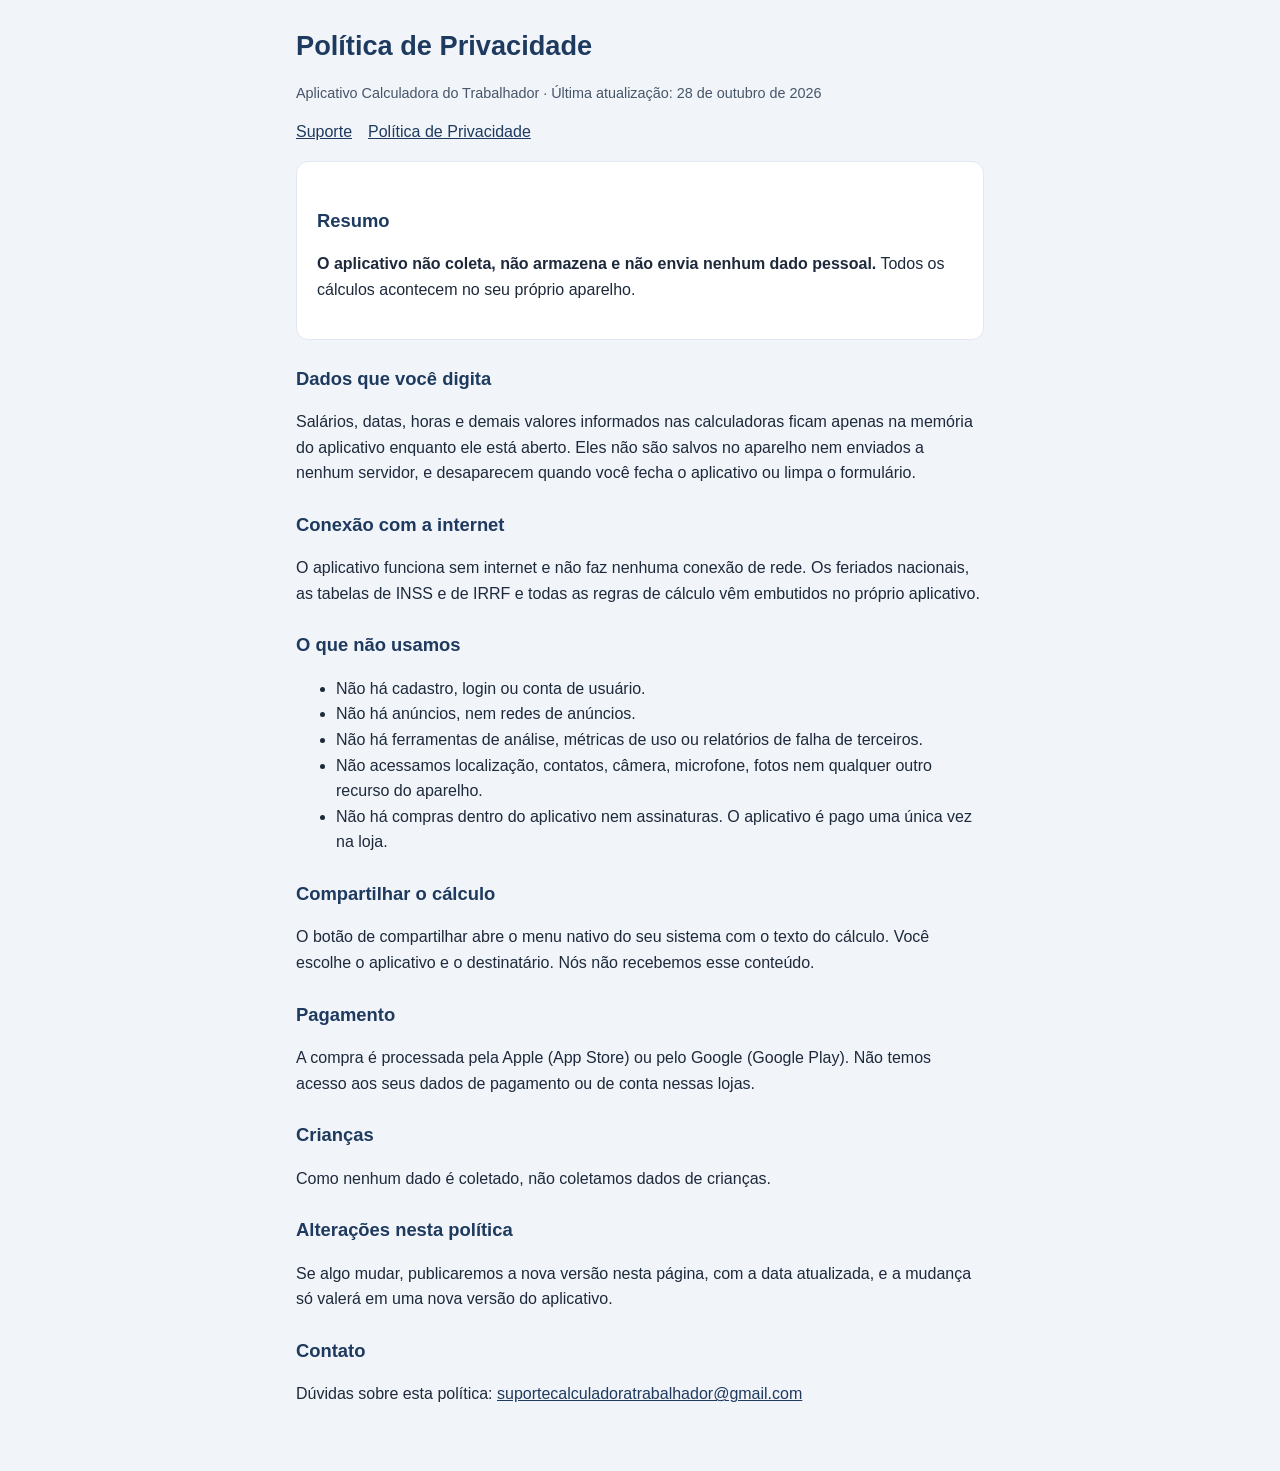
==== privacidade.html @ b6541eef "Site de suporte e politica de privacidade" ====
<!doctype html>
<html lang="pt-BR">
<head>
<meta charset="utf-8">
<meta name="viewport" content="width=device-width, initial-scale=1">
<title>Calculadora do Trabalhador — Política de Privacidade</title>
<meta name="description" content="Política de Privacidade do aplicativo Calculadora do Trabalhador.">
<link rel="stylesheet" href="style.css">
</head>
<body>
<main>
  <h1>Política de Privacidade</h1>
  <p class="suave">Aplicativo Calculadora do Trabalhador · Última atualização: 28 de outubro de 2026</p>
  <nav><a href="index.html">Suporte</a><a href="privacidade.html">Política de Privacidade</a></nav>

  <div class="card">
    <h2>Resumo</h2>
    <p><strong>O aplicativo não coleta, não armazena e não envia nenhum dado pessoal.</strong> Todos os cálculos acontecem no seu próprio aparelho.</p>
  </div>

  <h2>Dados que você digita</h2>
  <p>Salários, datas, horas e demais valores informados nas calculadoras ficam apenas na memória do aplicativo enquanto ele está aberto. Eles não são salvos no aparelho nem enviados a nenhum servidor, e desaparecem quando você fecha o aplicativo ou limpa o formulário.</p>

  <h2>Conexão com a internet</h2>
  <p>O aplicativo funciona sem internet e não faz nenhuma conexão de rede. Os feriados nacionais, as tabelas de INSS e de IRRF e todas as regras de cálculo vêm embutidos no próprio aplicativo.</p>

  <h2>O que não usamos</h2>
  <ul>
    <li>Não há cadastro, login ou conta de usuário.</li>
    <li>Não há anúncios, nem redes de anúncios.</li>
    <li>Não há ferramentas de análise, métricas de uso ou relatórios de falha de terceiros.</li>
    <li>Não acessamos localização, contatos, câmera, microfone, fotos nem qualquer outro recurso do aparelho.</li>
    <li>Não há compras dentro do aplicativo nem assinaturas. O aplicativo é pago uma única vez na loja.</li>
  </ul>

  <h2>Compartilhar o cálculo</h2>
  <p>O botão de compartilhar abre o menu nativo do seu sistema com o texto do cálculo. Você escolhe o aplicativo e o destinatário. Nós não recebemos esse conteúdo.</p>

  <h2>Pagamento</h2>
  <p>A compra é processada pela Apple (App Store) ou pelo Google (Google Play). Não temos acesso aos seus dados de pagamento ou de conta nessas lojas.</p>

  <h2>Crianças</h2>
  <p>Como nenhum dado é coletado, não coletamos dados de crianças.</p>

  <h2>Alterações nesta política</h2>
  <p>Se algo mudar, publicaremos a nova versão nesta página, com a data atualizada, e a mudança só valerá em uma nova versão do aplicativo.</p>

  <h2>Contato</h2>
  <p>Dúvidas sobre esta política: <a href="mailto:suportecalculadoratrabalhador@gmail.com">suportecalculadoratrabalhador@gmail.com</a></p>
</main>
</body>
</html>
---- style.css ----
:root { --bg:#f1f5f9; --card:#ffffff; --texto:#1e293b; --suave:#475569; --azul:#1e3a5f; --borda:#e2e8f0; }
@media (prefers-color-scheme: dark) {
  :root { --bg:#0f172a; --card:#1e293b; --texto:#e2e8f0; --suave:#94a3b8; --azul:#93c5fd; --borda:#334155; }
}
* { box-sizing: border-box; }
body { margin:0; background:var(--bg); color:var(--texto); font:16px/1.6 -apple-system, "Segoe UI", Roboto, Helvetica, Arial, sans-serif; }
main { max-width:720px; margin:0 auto; padding:24px 16px 48px; }
.card { background:var(--card); border:1px solid var(--borda); border-radius:12px; padding:20px; margin:16px 0; }
h1 { color:var(--azul); font-size:1.7rem; margin:0 0 4px; }
h2 { color:var(--azul); font-size:1.15rem; margin:24px 0 8px; }
p, li { color:var(--texto); }
.suave { color:var(--suave); font-size:.9rem; }
a { color:var(--azul); }
nav a { margin-right:16px; }
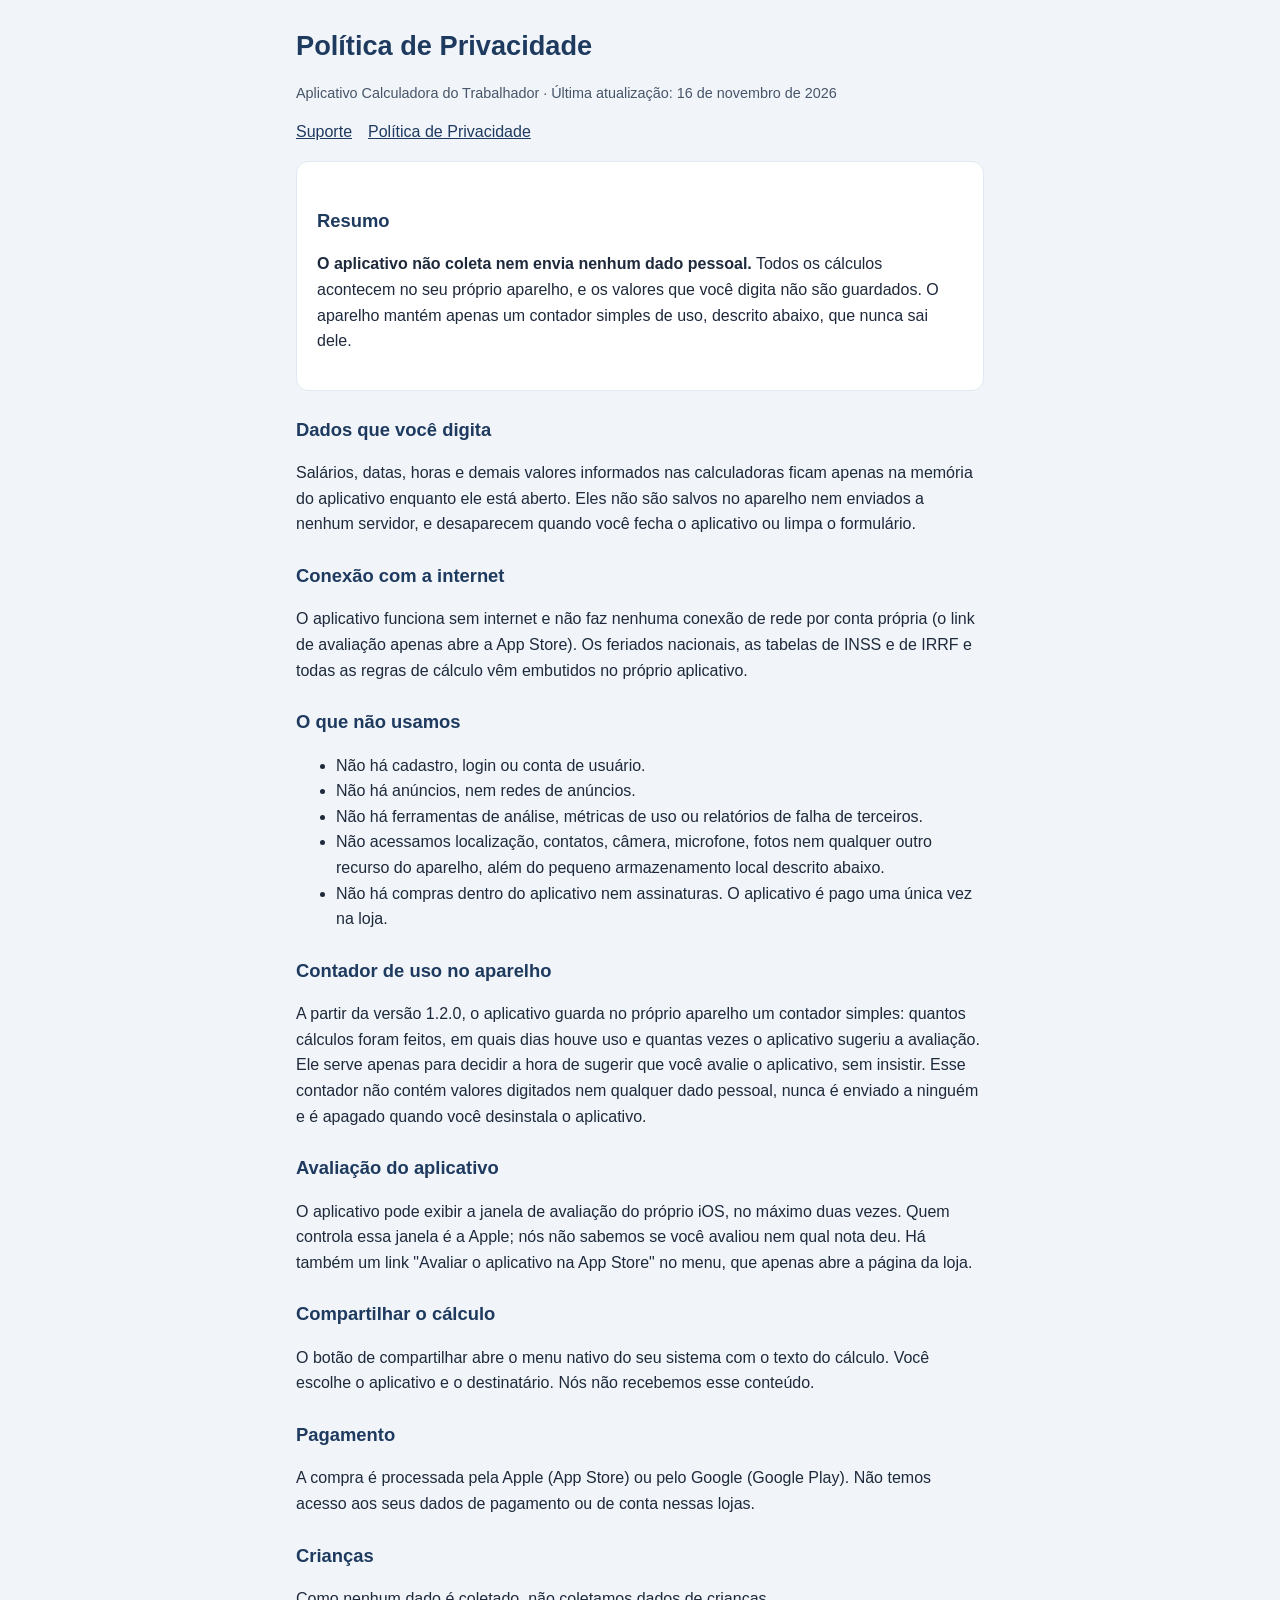
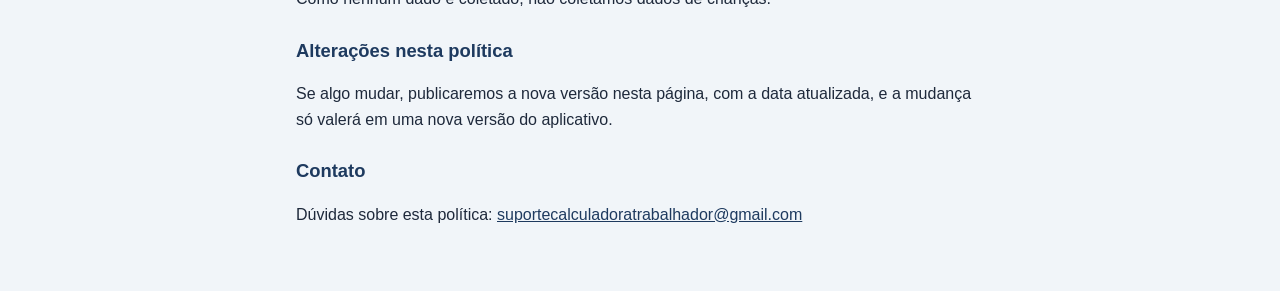
==== commit 289a7a77: "Politica de privacidade: contador local de uso e pedido de avaliacao (v1.2.0)" ====
--- a/privacidade.html
+++ b/privacidade.html
@@ -10,28 +10,34 @@
 <body>
 <main>
   <h1>Política de Privacidade</h1>
-  <p class="suave">Aplicativo Calculadora do Trabalhador · Última atualização: 28 de outubro de 2026</p>
+  <p class="suave">Aplicativo Calculadora do Trabalhador · Última atualização: 16 de novembro de 2026</p>
   <nav><a href="index.html">Suporte</a><a href="privacidade.html">Política de Privacidade</a></nav>
 
   <div class="card">
     <h2>Resumo</h2>
-    <p><strong>O aplicativo não coleta, não armazena e não envia nenhum dado pessoal.</strong> Todos os cálculos acontecem no seu próprio aparelho.</p>
+    <p><strong>O aplicativo não coleta nem envia nenhum dado pessoal.</strong> Todos os cálculos acontecem no seu próprio aparelho, e os valores que você digita não são guardados. O aparelho mantém apenas um contador simples de uso, descrito abaixo, que nunca sai dele.</p>
   </div>
 
   <h2>Dados que você digita</h2>
   <p>Salários, datas, horas e demais valores informados nas calculadoras ficam apenas na memória do aplicativo enquanto ele está aberto. Eles não são salvos no aparelho nem enviados a nenhum servidor, e desaparecem quando você fecha o aplicativo ou limpa o formulário.</p>
 
   <h2>Conexão com a internet</h2>
-  <p>O aplicativo funciona sem internet e não faz nenhuma conexão de rede. Os feriados nacionais, as tabelas de INSS e de IRRF e todas as regras de cálculo vêm embutidos no próprio aplicativo.</p>
+  <p>O aplicativo funciona sem internet e não faz nenhuma conexão de rede por conta própria (o link de avaliação apenas abre a App Store). Os feriados nacionais, as tabelas de INSS e de IRRF e todas as regras de cálculo vêm embutidos no próprio aplicativo.</p>
 
   <h2>O que não usamos</h2>
   <ul>
     <li>Não há cadastro, login ou conta de usuário.</li>
     <li>Não há anúncios, nem redes de anúncios.</li>
     <li>Não há ferramentas de análise, métricas de uso ou relatórios de falha de terceiros.</li>
-    <li>Não acessamos localização, contatos, câmera, microfone, fotos nem qualquer outro recurso do aparelho.</li>
+    <li>Não acessamos localização, contatos, câmera, microfone, fotos nem qualquer outro recurso do aparelho, além do pequeno armazenamento local descrito abaixo.</li>
     <li>Não há compras dentro do aplicativo nem assinaturas. O aplicativo é pago uma única vez na loja.</li>
   </ul>
+
+  <h2>Contador de uso no aparelho</h2>
+  <p>A partir da versão 1.2.0, o aplicativo guarda no próprio aparelho um contador simples: quantos cálculos foram feitos, em quais dias houve uso e quantas vezes o aplicativo sugeriu a avaliação. Ele serve apenas para decidir a hora de sugerir que você avalie o aplicativo, sem insistir. Esse contador não contém valores digitados nem qualquer dado pessoal, nunca é enviado a ninguém e é apagado quando você desinstala o aplicativo.</p>
+
+  <h2>Avaliação do aplicativo</h2>
+  <p>O aplicativo pode exibir a janela de avaliação do próprio iOS, no máximo duas vezes. Quem controla essa janela é a Apple; nós não sabemos se você avaliou nem qual nota deu. Há também um link "Avaliar o aplicativo na App Store" no menu, que apenas abre a página da loja.</p>
 
   <h2>Compartilhar o cálculo</h2>
   <p>O botão de compartilhar abre o menu nativo do seu sistema com o texto do cálculo. Você escolhe o aplicativo e o destinatário. Nós não recebemos esse conteúdo.</p>
